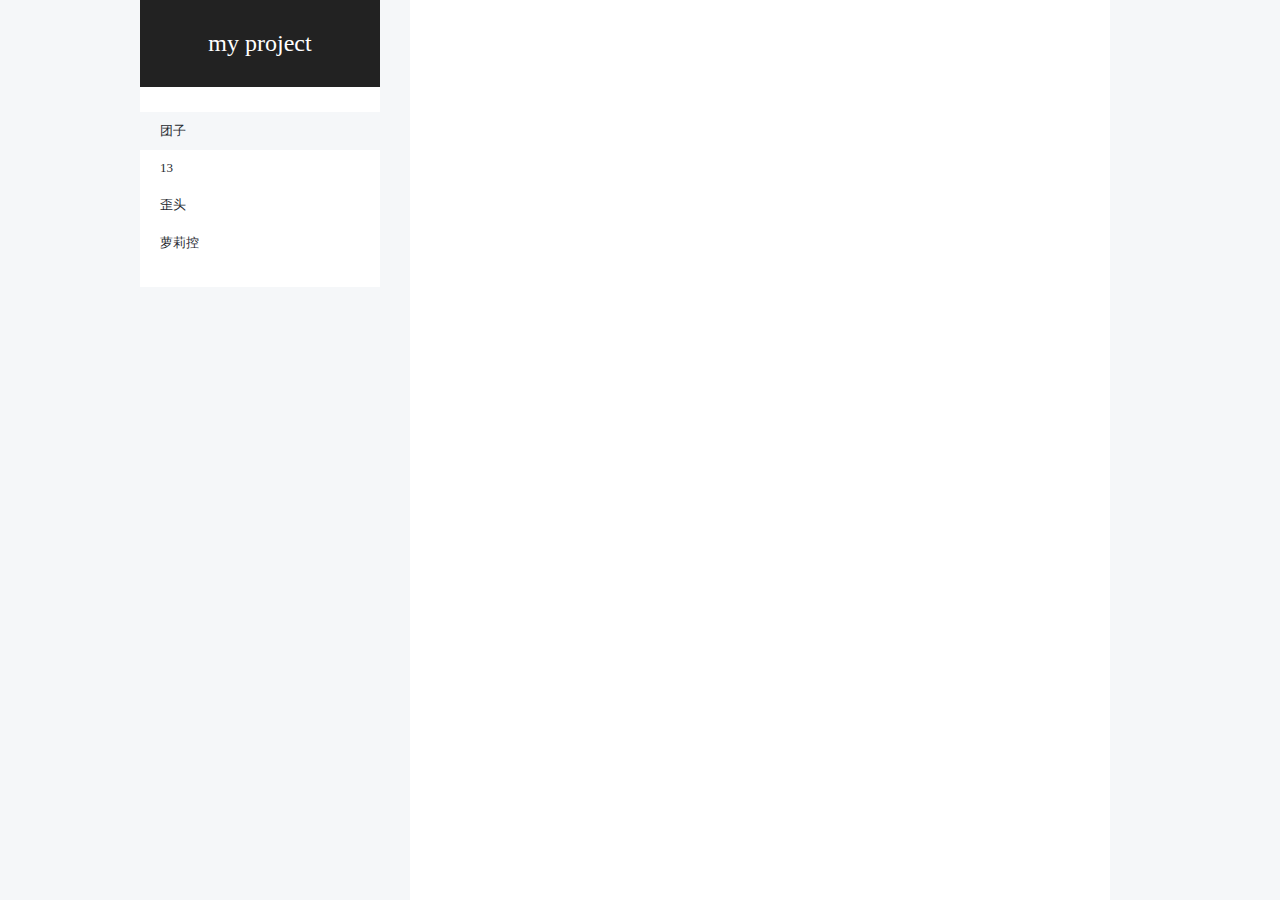
==== 5/demo.html @ e7c36d2c "5 code" ====
<!DOCTYPE html>
<html lang="en">
<head>
    <meta charset="UTF-8">
    <title>Title</title>
    <link rel="stylesheet" href="css/demo.css">
</head>
<body>
    <!--看见一个网站要能够马上的分出来这个网站应该是怎么构成的-->
    <div class="container">
        <div class="container-left">
            <div class="container-title">
                <h3 class="title">my project</h3>
            </div>
            <div class="container-nav">
                <ul class="nav-list">
                    <li><a href="#" class="active">团子</a></li>
                    <li><a href="#">13</a></li>
                    <li><a href="#">歪头</a></li>
                    <li><a href="#">萝莉控</a></li>
                </ul>
            </div>

        </div>
        <div class="container-right"></div>
    </div>
</body>
</html>
---- 5/css/demo.css ----
html,body{
    padding: 0px;
    margin: 0px;
    width: 100%;
    height: 100%;
    font-family: 微软雅黑;
    background-color: #f5f7f9;
}

.container{
    width: 1000px;
    margin: auto;
    height: 100%;
    /*background-color: aliceblue;*/
}
.container:after{
    content:" ";
    display: block;
    clear: both;
}
.container>div{
    float: left;
}
.container-left{
    width: 240px;
    height: 100%;

}
.container-right{
    width: 700px;
    height: 100%;
    background-color: white;
    margin-left: 30px;
}
/*网页标题*/
.title{
    background-color: #222;
    color: white;
    text-align: center;
    margin: 0px;
    padding: 30px 0;
    font-size: 1.5em;
    font-weight: inherit;
}

/*导航条*/
.container-nav{
    background-color: white;
    padding: 25px 0px;
}
.nav-list,.nav-list>li{
    margin: 0px;
    padding: 0px;
    list-style: none;
}
.nav-list a{
    display: block;
    color: #262a30;
    text-decoration: none;
    font-size: 13px;
    padding: 10px 0px 10px 20px;
    transition:background-color  0.3s;
    -moz-transition:background-color 0.3s;	/* Firefox 4 */
    -webkit-transition:background-color 0.3s;	/* Safari 和 Chrome */
    -o-transition:background-color 0.3s;	/* Opera */
}
.nav-list a:hover{
    background-color: #f5f7f9;
}
.active{
    background-color: #f5f7f9;

}
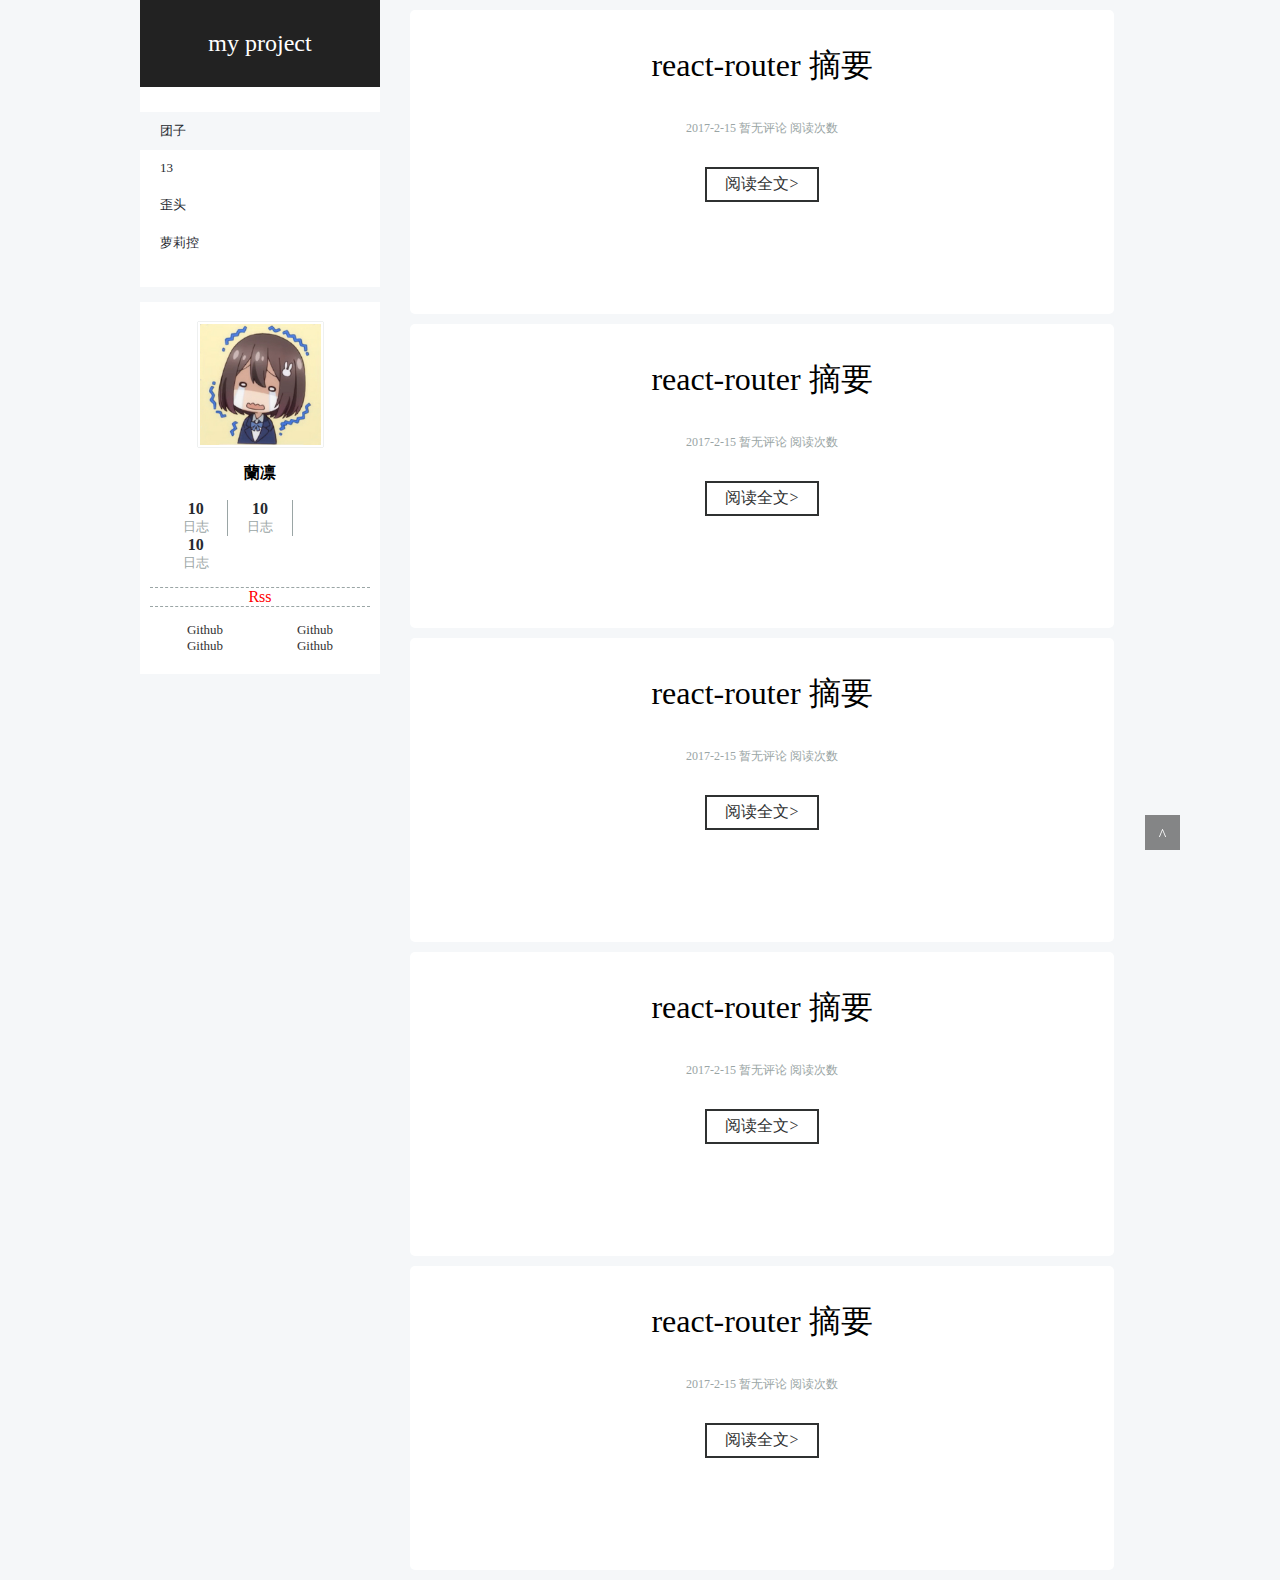
==== commit 5db72a66: "5 code" ====
--- a/5/demo.html
+++ b/5/demo.html
@@ -20,9 +20,110 @@
                     <li><a href="#">萝莉控</a></li>
                 </ul>
             </div>
+            <!--个人信息-->
+            <div class="person">
 
+                <div class="person-img">
+                    <img src="./img/avatar.jpg" alt="头像" class="img-auto">
+                </div>
+                <p class="person-name">蘭凛</p>
+
+                <div class="person-tag">
+                    <a href="#">
+                        <p class="tag-number">10</p>
+                        <p class="tag-name">日志</p>
+                    </a>
+                    <a href="#" class="tag-border">
+                        <p class="tag-number">10</p>
+                        <p class="tag-name">日志</p>
+                    </a>
+                    <a href="#">
+                        <p class="tag-number">10</p>
+                        <p class="tag-name">日志</p>
+                    </a>
+                </div>
+
+                <div class="person-rss">
+                    <a href="#">
+                        Rss
+                    </a>
+                </div>
+
+                <div class="person-link">
+                    <a href="#">Github</a>
+                    <a href="#">Github</a>
+                    <a href="#">Github</a>
+                    <a href="#">Github</a>
+                </div>
+            </div>
+            <!--个人信息-->
         </div>
-        <div class="container-right"></div>
+        <div class="container-right">
+            <div class="container-box">
+                <p class="content-title">react-router 摘要</p>
+                <p class="content-tag">
+                    <span>2017-2-15</span>
+                    <span>暂无评论</span>
+                    <span>阅读次数</span>
+                </p>
+                <div class="content">
+
+                </div>
+                <a href="#" class="content-link">阅读全文></a>
+            </div>
+            <div class="container-box">
+                <p class="content-title">react-router 摘要</p>
+                <p class="content-tag">
+                    <span>2017-2-15</span>
+                    <span>暂无评论</span>
+                    <span>阅读次数</span>
+                </p>
+                <div class="content">
+
+                </div>
+                <a href="#" class="content-link">阅读全文></a>
+            </div>
+            <div class="container-box">
+                <p class="content-title">react-router 摘要</p>
+                <p class="content-tag">
+                    <span>2017-2-15</span>
+                    <span>暂无评论</span>
+                    <span>阅读次数</span>
+                </p>
+                <div class="content">
+
+                </div>
+                <a href="#" class="content-link">阅读全文></a>
+            </div>
+            <div class="container-box">
+                <p class="content-title">react-router 摘要</p>
+                <p class="content-tag">
+                    <span>2017-2-15</span>
+                    <span>暂无评论</span>
+                    <span>阅读次数</span>
+                </p>
+                <div class="content">
+
+                </div>
+                <a href="#" class="content-link">阅读全文></a>
+            </div>
+            <div class="container-box">
+                <p class="content-title">react-router 摘要</p>
+                <p class="content-tag">
+                    <span>2017-2-15</span>
+                    <span>暂无评论</span>
+                    <span>阅读次数</span>
+                </p>
+                <div class="content">
+
+                </div>
+                <a href="#" class="content-link">阅读全文></a>
+            </div>
+        </div>
+    </div>
+
+    <div class="pointer-top">
+        ^
     </div>
 </body>
 </html>--- a/5/css/demo.css
+++ b/5/css/demo.css
@@ -28,8 +28,8 @@
 }
 .container-right{
     width: 700px;
-    height: 100%;
-    background-color: white;
+    /*height: 100%;*/
+
     margin-left: 30px;
 }
 /*网页标题*/
@@ -70,4 +70,158 @@
 .active{
     background-color: #f5f7f9;
 
+}
+.person{
+    width: 100%;
+    background-color: white;
+    margin-top: 15px;
+    padding: 20px 0px;
+}
+/*img它是非块级的元素，它设定百分比的时候只能100%，而且或者为px单位的大小 121px*/
+/*margin:auto 居中方式对img无效*/
+/*我们在处理img标签的时候最好嵌套一个div来进行处理,首先我们要让img 标签为height and width : 100%*/
+/*为100%时候那会根据你的父级元素，也就是嵌套那个div来进行设置*/
+.img-auto{
+    height: 100%;
+    width: 100%;
+}
+.person-img{
+    margin: auto;
+    width: 121px;
+    height: 121px;
+    /*是为了让div和内部留出空隙*/
+    padding: 2px;
+    box-shadow: #9aa5a5 0px 0px 1px;
+}
+.person-name{
+    width: 100%;
+    text-align: center;
+    font-weight: bold;
+}
+.person-tag{
+    width: 80%;
+    margin: auto;
+
+}
+.person-tag:after{
+    content: " ";
+    display: block;
+    clear: both;
+}
+.person-tag a{
+    text-decoration: none;
+    float: left;
+    width: 33%;
+    text-align: center;
+
+}
+.tag-number{
+    margin: 0px auto;
+    font-weight: bold;
+    color: #262a30;
+}
+.tag-name{
+    margin: 0px auto;
+    font-size: 13px;
+    color: #9aa5a5;
+}
+.tag-border{
+    border-left: solid 1px #9aa5a5;
+    border-right: solid 1px #9aa5a5;
+}
+.person-rss{
+    margin: 15px 10px;
+    border-top: dashed 1px #9aa5a5;
+    border-bottom: dashed 1px #9aa5a5;
+}
+.person-rss a{
+    text-decoration: none;
+    color: red;
+    display: block;
+    text-align: center;
+}
+
+.person-link{
+    margin: 0 10px;
+}
+.person-link:after{
+    content: " ";
+    display: block;
+    clear: both;
+}
+.person-link a{
+    display: block;
+    float: left;
+    width: 50%;
+    text-decoration: none;
+    color: #323232;
+    font-size: 13px;
+    text-align: center;
+}
+.person-link a:hover{
+    background-color: #c8d7d7;
+    /*设置边角的弧度*/
+    border-radius: 3px;
+}
+.container-box{
+    width: 100%;
+    height: 300px;
+    margin: 10px auto;
+    padding: 2px;
+    background-color: white;
+    /*设置当鼠标移动到元素的时候指针的样式*/
+    cursor: pointer;
+    border-radius: 5px;
+    transition:box-shadow  0.3s;
+    -moz-transition:box-shadow 0.3s;	/* Firefox 4 */
+    -webkit-transition:box-shadow 0.3s;	/* Safari 和 Chrome */
+    -o-transition:box-shadow 0.3s;	/* Opera */
+}
+
+.container-box:hover{
+    box-shadow: #8f939b 1px 1px 5px;
+}
+
+.pointer-top{
+    position: fixed;
+    bottom: 50px;
+    right: 100px;
+    width: 35px;
+    height: 35px;
+    background-color: rgba(20, 20, 20, 0.5);
+    cursor: pointer;
+    text-align: center;
+    color: white;
+    /*设置行间距*/
+    line-height: 2.5em;
+}
+
+
+.content-title{
+    font-size: 2em;
+    text-align: center;
+    font-weight: lighter;
+}
+.content-tag{
+    font-size: 12px;
+    color: #9aa5a5;
+    text-align: center;
+}
+.content-link{
+    display: block;
+    text-decoration: none;
+    color: #2f3131;
+    text-align: center;
+    margin:30px auto 0;
+    width: 100px;
+    border: solid 2px;
+    padding: 5px;
+    transition:background-color  0.3s,color 0.3s;
+    -moz-transition:background-color 0.3s,color 0.3s;	/* Firefox 4 */
+    -webkit-transition:background-color 0.3s,color 0.3s;	/* Safari 和 Chrome */
+    -o-transition:background-color 0.3s,color 0.3s;	/* Opera */
+}
+.content-link:hover{
+    background-color: black;
+    color: white;
 }